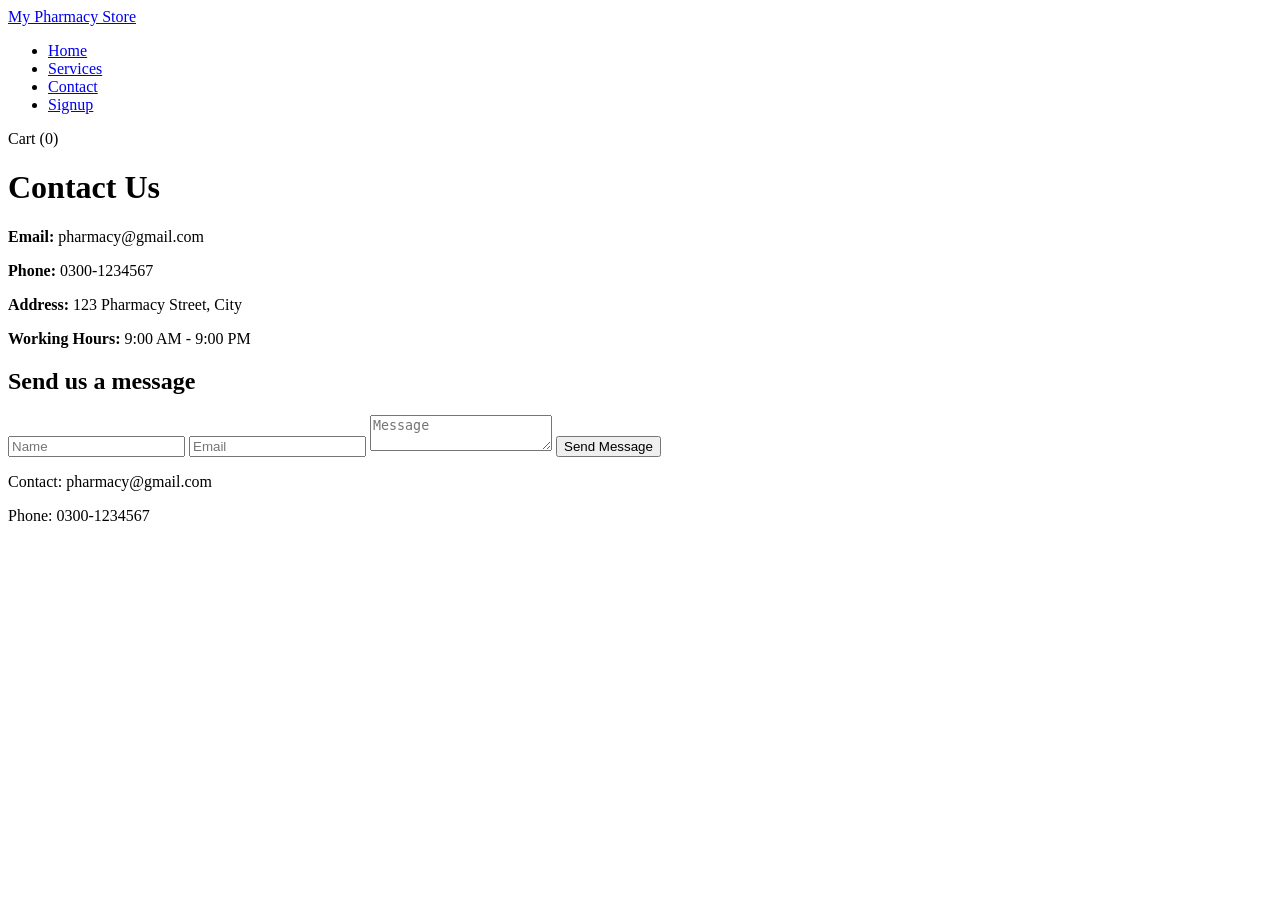
==== pages/contact.html @ c1d27a6e "Initial commit" ====
<!DOCTYPE html>
<html lang="en">
<head>
<meta charset="UTF-8">
<meta name="viewport" content="width=device-width, initial-scale=1.0">
<title>Contact Us - Pharmacy Store</title>
<link rel="stylesheet" href="../cssFile/globalStyles.css">
</head>

<body>
<nav>
  <a href="../index.html">My Pharmacy Store</a>

  <ul>
    <li><a href="../index.html">Home</a></li>
    <li><a href="services.html">Services</a></li>
    <li><a href="contact.html">Contact</a></li>
    <li><a href="signup.html">Signup</a></li>
  </ul>

  <div class="cart-box">
    Cart (<span id="cart-count">0</span>)
  </div>
</nav>

<div class="page">
  <h1>Contact Us</h1>

  <div class="contact-info">
    <p><b>Email:</b> pharmacy@gmail.com</p>
    <p><b>Phone:</b> 0300-1234567</p>
    <p><b>Address:</b> 123 Pharmacy Street, City</p>
    <p><b>Working Hours:</b> 9:00 AM - 9:00 PM</p>
  </div>

  <div class="form-container">
  <form onsubmit="return handleContactForm(event)">
    <h2>Send us a message</h2>

    <input type="text" name="name" placeholder="Name" required>

    <input type="email" name="email" placeholder="Email" required>

    <textarea name="message" placeholder="Message" required></textarea>

    <button type="submit">Send Message</button>
  </form>
</div>
<script src="../js/functions.js"></script>
<div id="toast" class="toast"></div>
</body>
</html>
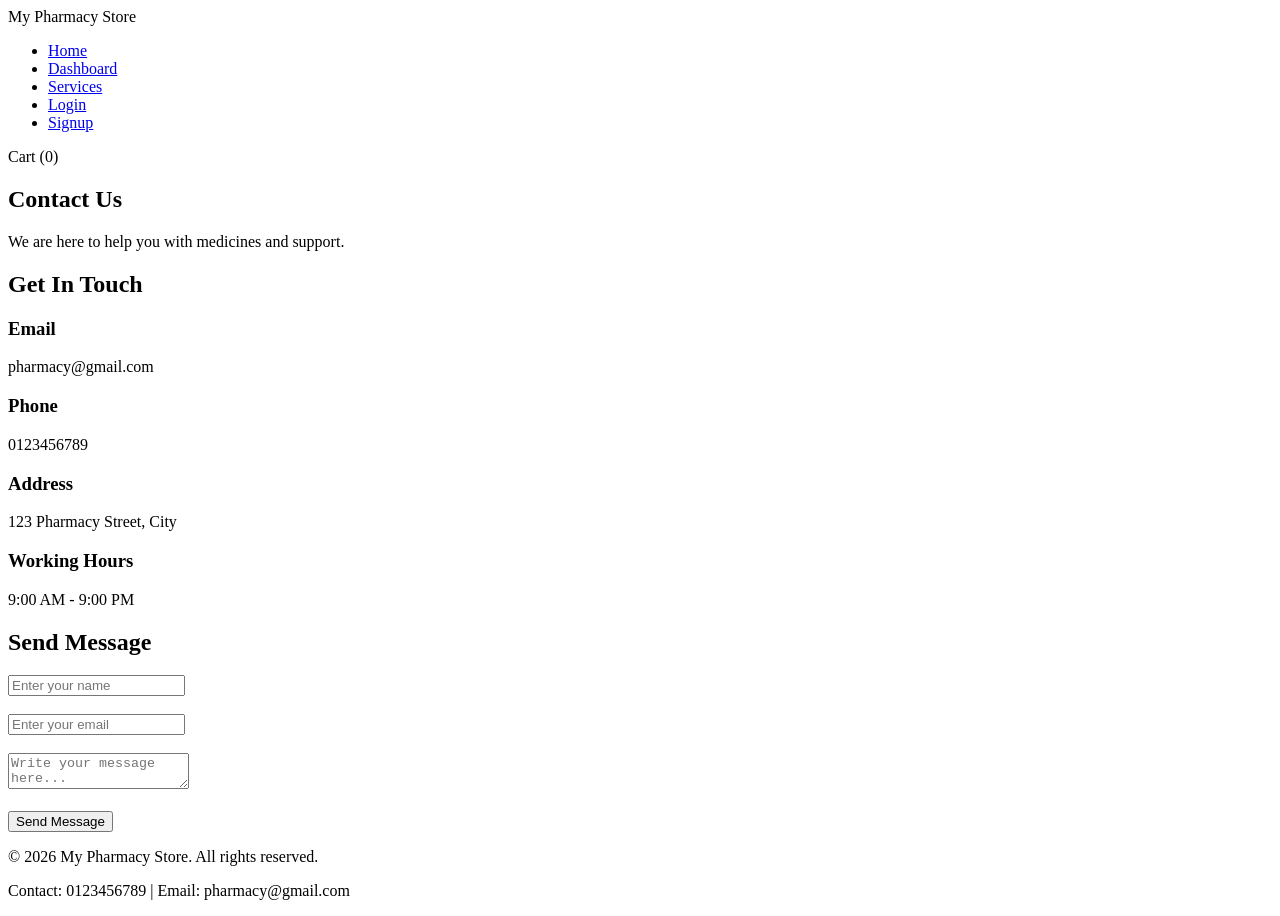
==== commit d37f1c9c: "Updated UI and site pages" ====
--- a/pages/contact.html
+++ b/pages/contact.html
@@ -8,45 +8,80 @@
 </head>
 
 <body>
-<nav>
-  <a href="../index.html">My Pharmacy Store</a>
 
-  <ul>
-    <li><a href="../index.html">Home</a></li>
-    <li><a href="services.html">Services</a></li>
-    <li><a href="contact.html">Contact</a></li>
-    <li><a href="signup.html">Signup</a></li>
-  </ul>
+<header>
+  <nav>
+    <div>My Pharmacy Store</div>
 
-  <div class="cart-box">
-    Cart (<span id="cart-count">0</span>)
-  </div>
-</nav>
+    <ul>
+      <li><a href="../index.html">Home</a></li>
+      <li><a href="dashboard.html">Dashboard</a></li>
+      <li><a href="services.html">Services</a></li>
+      <li><a href="login.html">Login</a></li>
+      <li><a href="signup.html">Signup</a></li>
+    </ul>
 
-<div class="page">
+    <div>
+      Cart (<span id="cart-count">0</span>)
+    </div>
+  </nav>
+</header>
+
+<!-- ONLY CONTAINER CLASS -->
+<section class="hero">
   <h1>Contact Us</h1>
-
-  <div class="contact-info">
-    <p><b>Email:</b> pharmacy@gmail.com</p>
-    <p><b>Phone:</b> 0300-1234567</p>
-    <p><b>Address:</b> 123 Pharmacy Street, City</p>
-    <p><b>Working Hours:</b> 9:00 AM - 9:00 PM</p>
+  <p>We are here to help you with medicines and support.</p>
+  <h2>Get In Touch</h2>
+  </section>
+<div class="container"></div>
+  <div class="card">
+    <h3>Email</h3>
+    <p>pharmacy@gmail.com</p>
   </div>
 
-  <div class="form-container">
-  <form onsubmit="return handleContactForm(event)">
-    <h2>Send us a message</h2>
+  <div class="card">
+    <h3>Phone</h3>
+    <p>0123456789</p>
+  </div>
 
-    <input type="text" name="name" placeholder="Name" required>
+  <div class="card">
+    <h3>Address</h3>
+    <p>123 Pharmacy Street, City</p>
+  </div>
 
-    <input type="email" name="email" placeholder="Email" required>
+  <div class="card">
+    <h3>Working Hours</h3>
+    <p>9:00 AM - 9:00 PM</p>
+  </div>
 
-    <textarea name="message" placeholder="Message" required></textarea>
+  <h2>Send Message</h2>
 
-    <button type="submit">Send Message</button>
-  </form>
+  <div class="card">
+    <form onsubmit="return handleContactForm(event)">
+
+      <input type="text" name="name" placeholder="Enter your name" required>
+      <br><br>
+
+      <input type="email" name="email" placeholder="Enter your email" required>
+      <br><br>
+
+      <textarea name="message" placeholder="Write your message here..." required></textarea>
+      <br><br>
+
+      <button type="submit">Send Message</button>
+
+    </form>
+  </div>
+
 </div>
+
+<footer>
+  <p>© 2026 My Pharmacy Store. All rights reserved.</p>
+  <p>Contact: 0123456789 | Email: pharmacy@gmail.com</p>
+</footer>
+
 <script src="../js/functions.js"></script>
-<div id="toast" class="toast"></div>
+<div id="toast"></div>
+
 </body>
 </html>
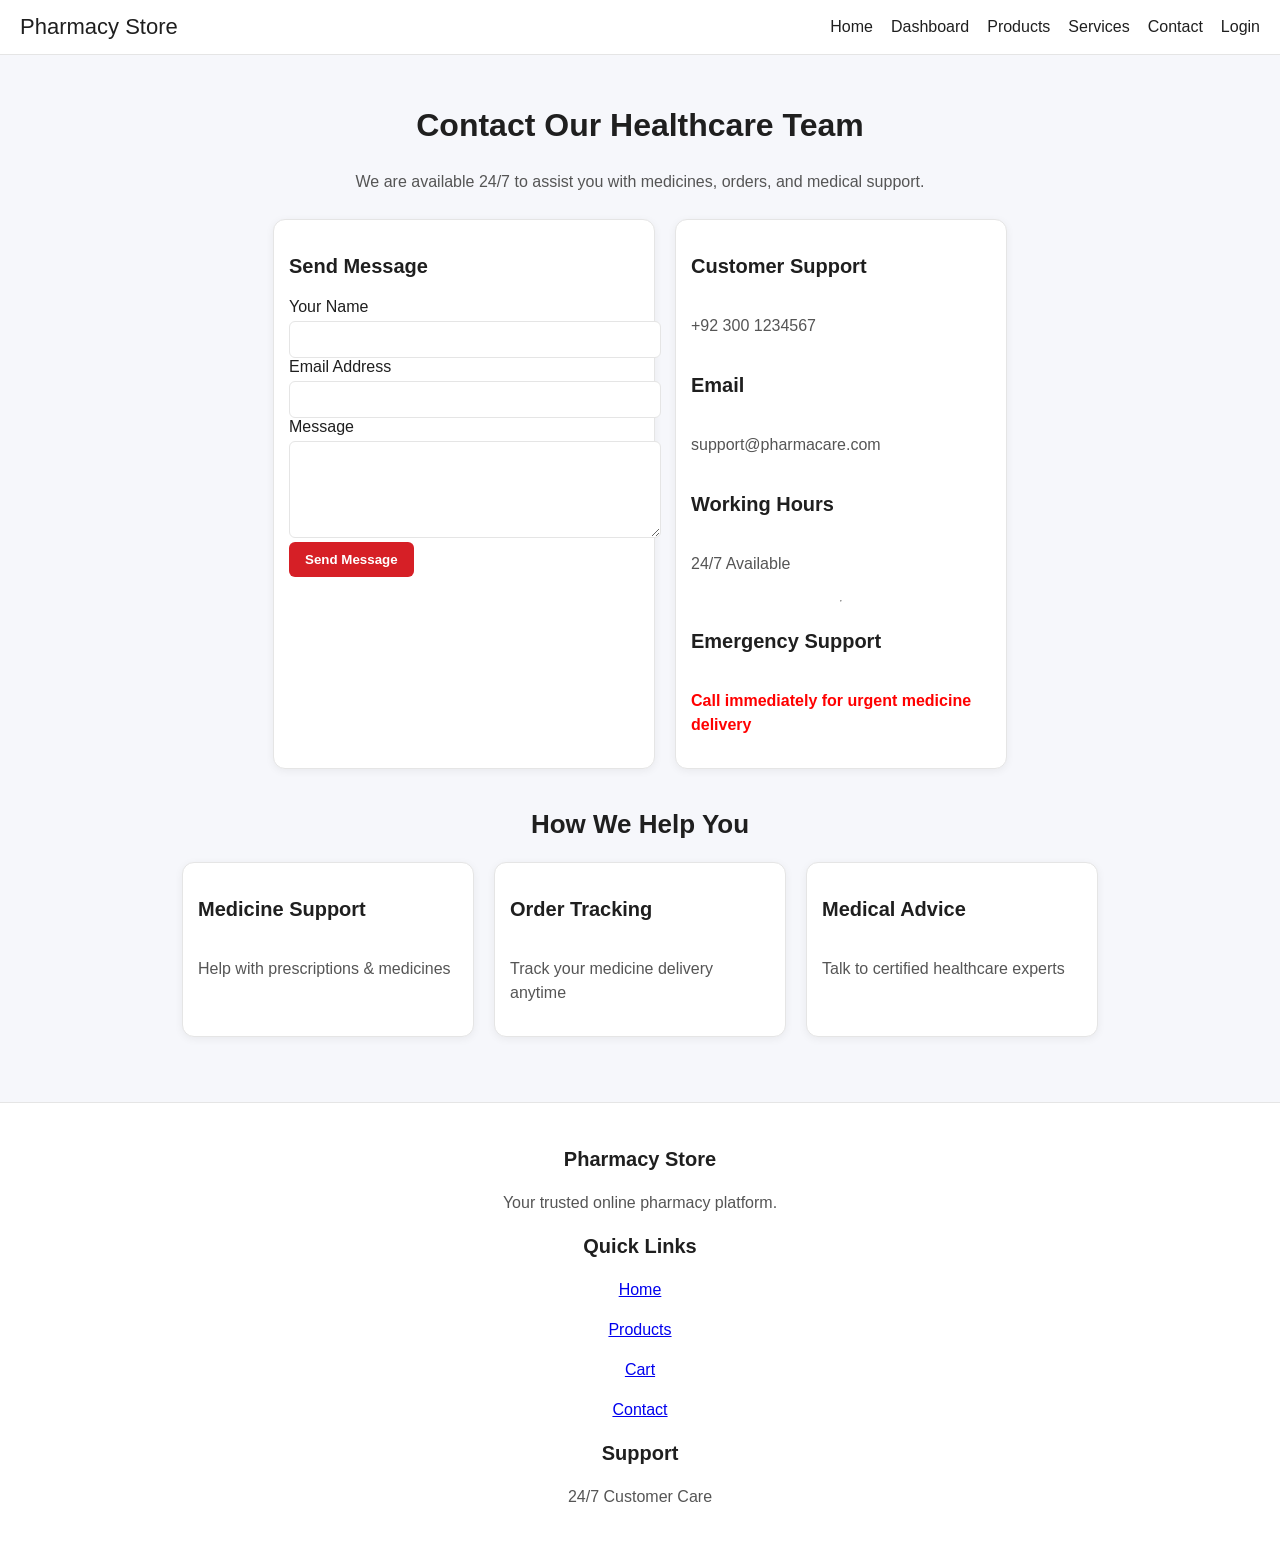
==== commit cfce56a9: "Updated pharmacy e-commerce project (cart, search, UI fixes)" ====
--- a/pages/contact.html
+++ b/pages/contact.html
@@ -1,87 +1,149 @@
 <!DOCTYPE html>
-<html lang="en">
+<html>
+
 <head>
-<meta charset="UTF-8">
-<meta name="viewport" content="width=device-width, initial-scale=1.0">
-<title>Contact Us - Pharmacy Store</title>
-<link rel="stylesheet" href="../cssFile/globalStyles.css">
+  <title>Contact - Pharmacy Store</title>
+  <link rel="stylesheet" href="../cssfile/globalStyles.css">
 </head>
 
 <body>
 
-<header>
-  <nav>
-    <div>My Pharmacy Store</div>
+<!-- ================= NAVBAR ================= -->
+<nav>
 
-    <ul>
-      <li><a href="../index.html">Home</a></li>
-      <li><a href="dashboard.html">Dashboard</a></li>
-      <li><a href="services.html">Services</a></li>
-      <li><a href="login.html">Login</a></li>
-      <li><a href="signup.html">Signup</a></li>
-    </ul>
+  <a href="../index.html">Pharmacy Store</a>
 
-    <div>
-      Cart (<span id="cart-count">0</span>)
+  <ul>
+    <li><a href="../index.html">Home</a></li>
+    <li><a href="dashboard.html">Dashboard</a></li>
+    <li><a href="products.html">Products</a></li>
+    <li><a href="services.html">Services</a></li>
+    <li><a href="contact.html">Contact</a></li>
+    <li><a href="login.html">Login</a></li>
+  </ul>
+
+</nav>
+
+<!-- ================= PAGE ================= -->
+<div class="page">
+
+  <!-- ================= HEADER ================= -->
+  <section class="page-header">
+
+    <h1>Contact Our Healthcare Team</h1>
+
+    <p>
+      We are available 24/7 to assist you with medicines, orders, and medical support.
+    </p>
+
+  </section>
+
+  <!-- ================= MAIN CONTACT SECTION ================= -->
+  <section class="contact-grid">
+
+    <!-- ================= CONTACT FORM ================= -->
+    <div class="card form-card">
+
+      <h3>Send Message</h3>
+
+      <form onsubmit="return sendMessage(event)">
+
+        <div>
+          <label>Your Name</label>
+          <input type="text" required>
+        </div>
+
+        <div>
+          <label>Email Address</label>
+          <input type="email" required>
+        </div>
+
+        <div>
+          <label>Message</label>
+          <textarea rows="5" required></textarea>
+        </div>
+
+        <button type="submit">Send Message</button>
+
+      </form>
+
     </div>
-  </nav>
-</header>
 
-<!-- ONLY CONTAINER CLASS -->
-<section class="hero">
-  <h1>Contact Us</h1>
-  <p>We are here to help you with medicines and support.</p>
-  <h2>Get In Touch</h2>
+    <!-- ================= SUPPORT INFO ================= -->
+    <div class="card support-card">
+
+      <h3> Customer Support</h3>
+      <p>+92 300 1234567</p>
+
+      <h3> Email</h3>
+      <p>support@pharmacare.com</p>
+
+      <h3>Working Hours</h3>
+      <p>24/7 Available</p>
+
+      <hr>
+
+      <h3> Emergency Support</h3>
+      <p class="emergency-text">
+        Call immediately for urgent medicine delivery
+      </p>
+
+    </div>
+
   </section>
-<div class="container"></div>
-  <div class="card">
-    <h3>Email</h3>
-    <p>pharmacy@gmail.com</p>
-  </div>
 
-  <div class="card">
-    <h3>Phone</h3>
-    <p>0123456789</p>
-  </div>
+  <!-- ================= SUPPORT FEATURES ================= -->
+  <h2 class="section-title">How We Help You</h2>
 
-  <div class="card">
-    <h3>Address</h3>
-    <p>123 Pharmacy Street, City</p>
-  </div>
+  <section class="card-container">
 
-  <div class="card">
-    <h3>Working Hours</h3>
-    <p>9:00 AM - 9:00 PM</p>
-  </div>
+    <div class="card">
+      <h3>Medicine Support</h3>
+      <p>Help with prescriptions & medicines</p>
+    </div>
 
-  <h2>Send Message</h2>
+    <div class="card">
+      <h3>Order Tracking</h3>
+      <p>Track your medicine delivery anytime</p>
+    </div>
 
-  <div class="card">
-    <form onsubmit="return handleContactForm(event)">
+    <div class="card">
+      <h3> Medical Advice</h3>
+      <p>Talk to certified healthcare experts</p>
+    </div>
 
-      <input type="text" name="name" placeholder="Enter your name" required>
-      <br><br>
-
-      <input type="email" name="email" placeholder="Enter your email" required>
-      <br><br>
-
-      <textarea name="message" placeholder="Write your message here..." required></textarea>
-      <br><br>
-
-      <button type="submit">Send Message</button>
-
-    </form>
-  </div>
+  </section>
 
 </div>
 
+<!-- ================= FOOTER ================= -->
 <footer>
-  <p>© 2026 My Pharmacy Store. All rights reserved.</p>
-  <p>Contact: 0123456789 | Email: pharmacy@gmail.com</p>
+
+  <section class="footer-container">
+
+    <div>
+      <h3>Pharmacy Store</h3>
+      <p>Your trusted online pharmacy platform.</p>
+    </div>
+
+    <div>
+      <h3>Quick Links</h3>
+      <p><a href="../index.html">Home</a></p>
+      <p><a href="products.html">Products</a></p>
+      <p><a href="cart.html">Cart</a></p>
+      <p><a href="contact.html">Contact</a></p>
+    </div>
+
+    <div>
+      <h3>Support</h3>
+      <p>24/7 Customer Care</p>
+    </div>
+
+  </section>
+
 </footer>
 
 <script src="../js/functions.js"></script>
-<div id="toast"></div>
+</body>
 
-</body>
 </html>
--- a/cssfile/globalStyles.css
+++ b/cssfile/globalStyles.css
@@ -0,0 +1,355 @@
+
+/* =========================================================
+   DESIGN SYSTEM (PHARMACARE - WALGREENS INSPIRED)
+========================================================= */
+:root {
+
+  --brand-primary-color: #d61f26;
+  --brand-secondary-color: #b71c1c;
+  --brand-accent-color: #28a745;
+
+  --bg-main: #f6f7fb;
+  --bg-card: #ffffff;
+
+  --text-primary-color: #1f1f1f;
+  --text-secondary-color: #555555;
+  --text-muted-color: #888888;
+
+  --border-primary-color: #e5e5e5;
+
+  --radius-sm: 6px;
+  --radius-md: 12px;
+
+  --transition: 0.25s ease;
+
+  --shadow-sm: 0 2px 8px rgba(0,0,0,0.06);
+  --shadow-md: 0 6px 18px rgba(0,0,0,0.08);
+}
+
+/* =========================================================
+   GLOBAL BASE
+========================================================= */
+body {
+  margin: 0;
+  font-family: Arial, Helvetica, sans-serif;
+  background: var(--bg-main);
+  color: var(--text-primary-color);
+}
+
+/* =========================================================
+   TYPOGRAPHY
+========================================================= */
+h1 { font-size: 32px; }
+h2 { font-size: 26px; }
+h3 { font-size: 20px; }
+
+p {
+  color: var(--text-secondary-color);
+  line-height: 1.5;
+}
+
+/* =========================================================
+   BUTTON SYSTEM
+========================================================= */
+button {
+  padding: 10px 16px;
+  border: none;
+  cursor: pointer;
+  background: var(--brand-primary-color);
+  color: white;
+  border-radius: var(--radius-sm);
+  transition: var(--transition);
+  font-weight: 600;
+}
+
+button:hover {
+  background: var(--brand-secondary-color);
+  transform: translateY(-2px);
+  box-shadow: var(--shadow-sm);
+}
+
+.link-button {
+  display: inline-block;
+  text-decoration: none;
+  padding: 10px 14px;
+  background: var(--brand-primary-color);
+  color: white;
+  border-radius: var(--radius-sm);
+  transition: var(--transition);
+}
+
+.link-button:hover {
+  background: var(--brand-secondary-color);
+  transform: translateY(-2px);
+}
+
+/* =========================================================
+   NAVBAR
+========================================================= */
+nav {
+  display: flex;
+  justify-content: space-between;
+  align-items: center;
+  padding: 14px 20px;
+  background: white;
+  border-bottom: 1px solid var(--border-primary-color);
+  position: sticky;
+  top: 0;
+  z-index: 1000;
+}
+
+nav > a {
+  font-size: 22px;
+  font-weight: bold;
+  color: var(--brand-primary-color);
+  text-decoration: none;
+}
+
+nav ul {
+  display: flex;
+  list-style: none;
+  gap: 18px;
+  margin: 0;
+  padding: 0;
+}
+
+nav a {
+  text-decoration: none;
+  color: var(--text-primary-color);
+  font-weight: 500;
+  transition: var(--transition);
+}
+
+nav a:hover {
+  color: var(--brand-primary-color);
+}
+
+/* =========================================================
+   PAGE LAYOUT
+========================================================= */
+.page {
+  padding: 25px;
+  max-width: 1200px;
+  margin: auto;
+}
+
+.page-header {
+  text-align: center;
+  margin-bottom: 25px;
+}
+
+/* =========================================================
+   HERO SECTION
+========================================================= */
+.hero {
+  display: flex;
+  justify-content: space-between;
+  align-items: center;
+  gap: 20px;
+  padding: 30px;
+  background: white;
+  border-radius: var(--radius-md);
+}
+
+.hero-image {
+  display: flex;
+  justify-content: center;
+}
+
+.hero-image img {
+  max-width: 250px;
+}
+
+/* =========================================================
+   CARD SYSTEM
+========================================================= */
+.card-container {
+  display: flex;
+  flex-wrap: wrap;
+  justify-content: center;
+  gap: 20px;
+}
+
+.card {
+  width: 260px;
+  background: var(--bg-card);
+  border: 1px solid var(--border-primary-color);
+  border-radius: var(--radius-md);
+  padding: 15px;
+  display: flex;
+  flex-direction: column;
+  transition: var(--transition);
+  box-shadow: var(--shadow-sm);
+}
+
+.card:hover {
+  transform: translateY(-6px);
+  box-shadow: var(--shadow-md);
+}
+
+.card img {
+  width: 100%;
+  border-radius: var(--radius-sm);
+}
+
+/* =========================================================
+   FORM SYSTEM
+========================================================= */
+.form-container {
+  width: 100%;
+  max-width: 420px;
+  margin: auto;
+  background: white;
+  padding: 20px;
+  border-radius: var(--radius-md);
+  box-shadow: var(--shadow-sm);
+}
+
+input, textarea, select {
+  width: 100%;
+  padding: 10px;
+  margin-top: 5px;
+  border: 1px solid var(--border-primary-color);
+  border-radius: var(--radius-sm);
+  outline: none;
+  transition: var(--transition);
+}
+
+input:focus, textarea:focus {
+  border-color: var(--brand-primary-color);
+  box-shadow: 0 0 5px rgba(214,31,38,0.2);
+}
+
+/* =========================================================
+   CONTACT LAYOUT
+========================================================= */
+.contact-grid {
+  display: flex;
+  gap: 20px;
+  flex-wrap: wrap;
+  justify-content: center;
+}
+
+.form-card {
+  width: 350px;
+}
+
+.support-card {
+  width: 300px;
+}
+
+.section-title {
+  margin-top: 40px;
+  text-align: center;
+}
+
+.emergency-text {
+  color: red;
+  font-weight: bold;
+}
+
+/* =========================================================
+   TABLE SYSTEM
+========================================================= */
+table {
+  width: 100%;
+  border-collapse: collapse;
+  background: white;
+  border-radius: var(--radius-md);
+  overflow: hidden;
+  box-shadow: var(--shadow-sm);
+}
+
+table th, table td {
+  padding: 12px;
+  text-align: left;
+}
+
+table thead {
+  background: var(--brand-primary-color);
+  color: white;
+}
+
+table tbody tr:nth-child(odd) {
+  background: #ffffff;
+}
+
+table tbody tr:nth-child(even) {
+  background: #f7f7f7;
+}
+
+table tbody tr:hover {
+  background: #ffe5e5;
+}
+
+/* =========================================================
+   CART SYSTEM
+========================================================= */
+.cart-summary {
+  margin-top: 20px;
+  text-align: right;
+  padding: 10px;
+}
+
+.checkout-btn {
+  margin-top: 10px;
+}
+
+/* =========================================================
+   DASHBOARD STATUS
+========================================================= */
+.status-delivered {
+  color: #28a745;
+  font-weight: bold;
+}
+
+.status-processing {
+  color: #ff9800;
+  font-weight: bold;
+}
+
+.status-cancelled {
+  color: #d61f26;
+  font-weight: bold;
+}
+
+/* =========================================================
+   FOOTER
+========================================================= */
+footer {
+  margin-top: 40px;
+  background: white;
+  padding: 25px;
+  text-align: center;
+  border-top: 1px solid var(--border-primary-color);
+}
+
+/* =========================================================
+   RESPONSIVE
+========================================================= */
+@media (max-width: 768px) {
+
+  nav {
+    flex-direction: column;
+    gap: 10px;
+  }
+
+  nav ul {
+    flex-direction: column;
+    align-items: center;
+  }
+
+  .hero {
+    flex-direction: column;
+    text-align: center;
+  }
+
+  .card {
+    width: 90%;
+  }
+
+  .contact-grid {
+    flex-direction: column;
+    align-items: center;
+  }
+}
